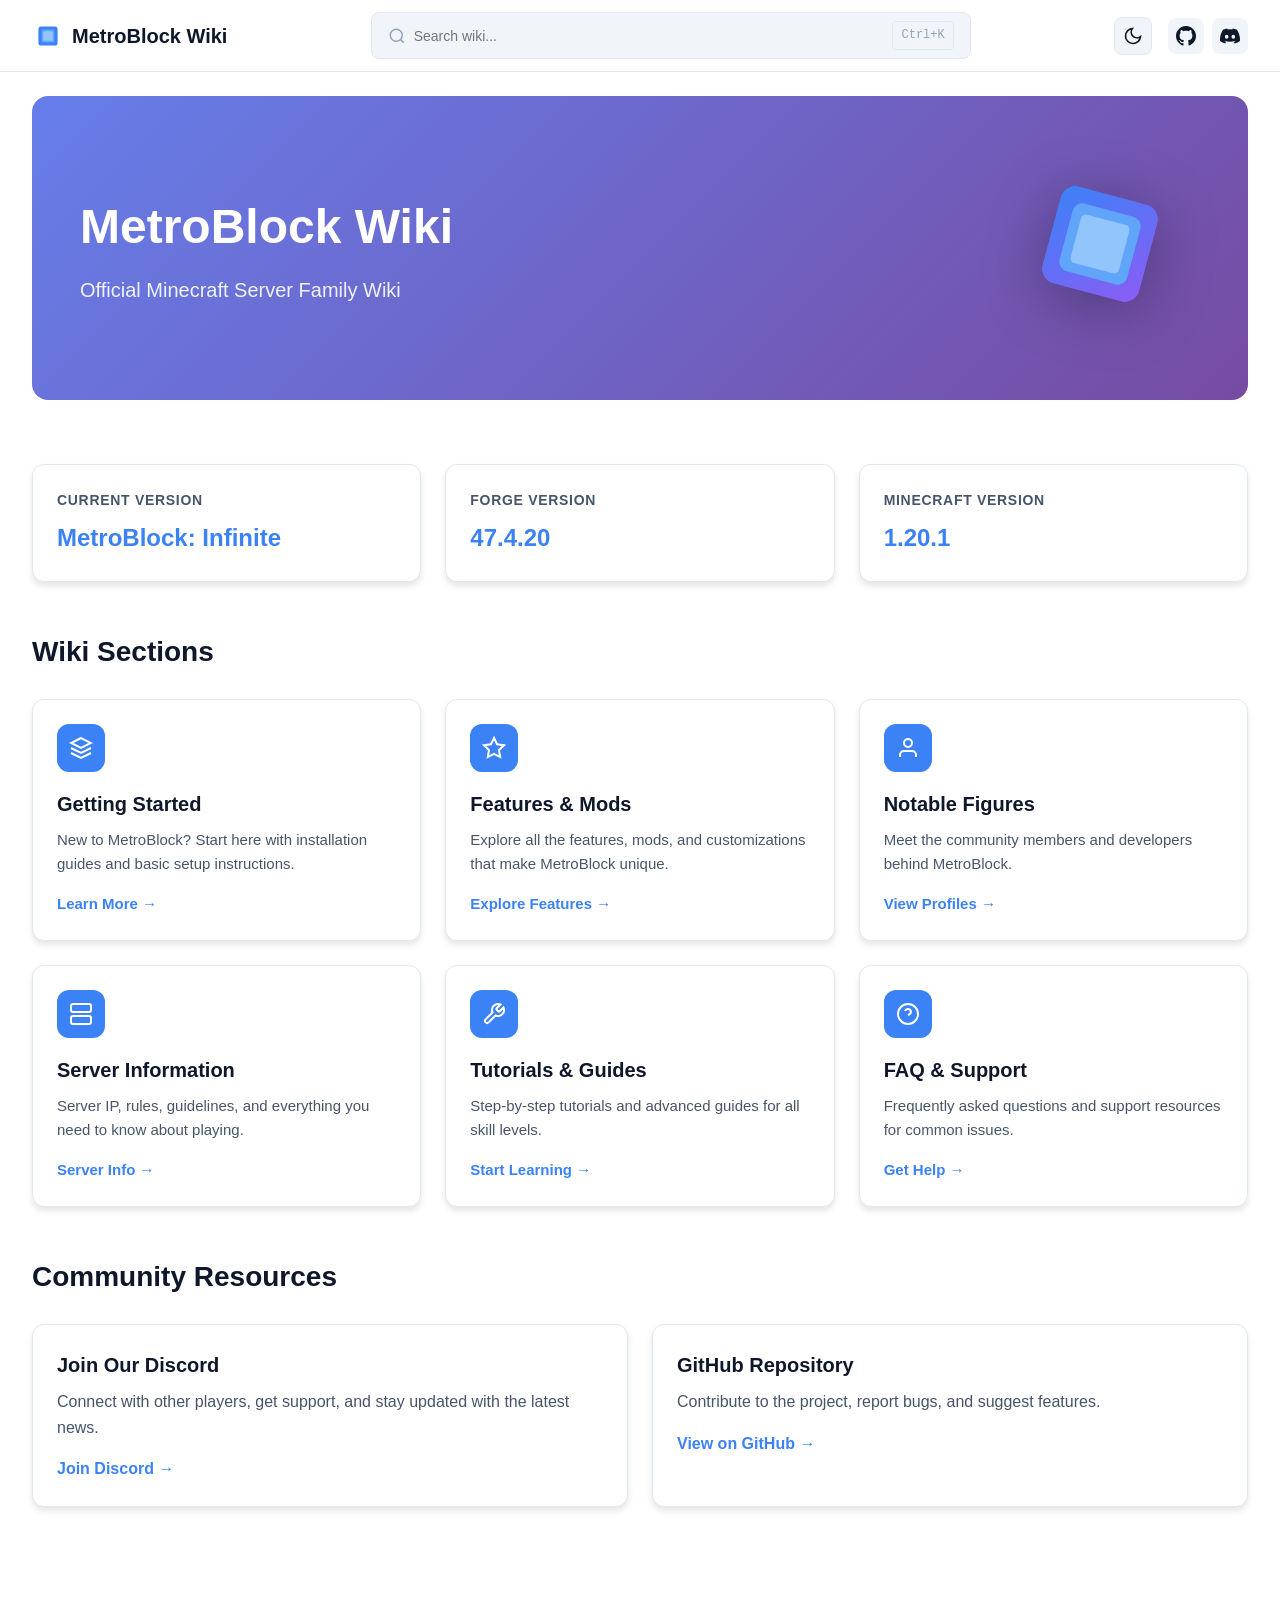
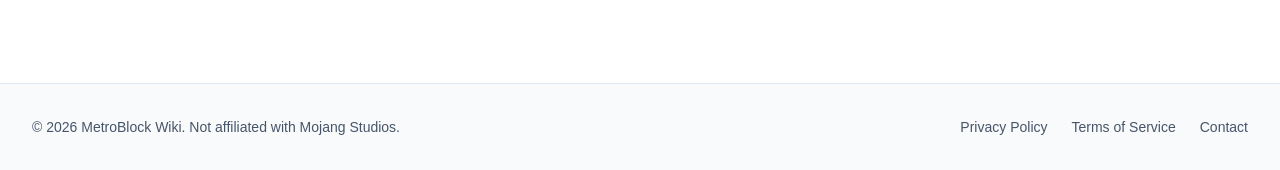
==== index.html @ 17433fdc "Add initial MetroBlock Wiki site files Add initial static site for MetroBlock Wiki: index.html plus " ====
<!DOCTYPE html>
<html lang="en" data-theme="system">
<head>
    <meta charset="UTF-8">
    <meta name="viewport" content="width=device-width, initial-scale=1.0">
    <title>MetroBlock Wiki - Official Minecraft Server Wiki</title>
    <link rel="stylesheet" href="assets/css/style.css">
    <link rel="icon" type="image/svg+xml" href="assets/images/favicon.svg">
</head>
<body>
    <nav class="navbar">
        <div class="nav-left">
            <div class="logo">
                <svg class="logo-icon" viewBox="0 0 100 100" xmlns="http://www.w3.org/2000/svg">
                    <rect x="20" y="20" width="60" height="60" rx="8" fill="#3b82f6"/>
                    <rect x="30" y="30" width="40" height="40" rx="4" fill="#60a5fa"/>
                    <rect x="35" y="35" width="30" height="30" rx="2" fill="#93c5fd"/>
                </svg>
                <span>MetroBlock Wiki</span>
            </div>
        </div>
        <div class="nav-center">
            <div class="search-container">
                <svg class="search-icon" viewBox="0 0 24 24" fill="none" stroke="currentColor" stroke-width="2">
                    <circle cx="11" cy="11" r="8"/>
                    <path d="m21 21-4.35-4.35"/>
                </svg>
                <input type="text" id="searchInput" placeholder="Search wiki..." class="search-input">
                <kbd class="search-shortcut">Ctrl+K</kbd>
            </div>
        </div>
        <div class="nav-right">
            <button class="theme-toggle" id="themeToggle" aria-label="Toggle theme">
                <svg class="sun-icon" viewBox="0 0 24 24" fill="none" stroke="currentColor" stroke-width="2">
                    <circle cx="12" cy="12" r="5"/>
                    <path d="M12 1v2M12 21v2M4.22 4.22l1.42 1.42M18.36 18.36l1.42 1.42M1 12h2M21 12h2M4.22 19.78l1.42-1.42M18.36 5.64l1.42-1.42"/>
                </svg>
                <svg class="moon-icon" viewBox="0 0 24 24" fill="none" stroke="currentColor" stroke-width="2">
                    <path d="M21 12.79A9 9 0 1 1 11.21 3 7 7 0 0 0 21 12.79z"/>
                </svg>
            </button>
            <div class="social-links">
                <a href="#" class="social-link" aria-label="GitHub">
                    <svg viewBox="0 0 24 24" fill="currentColor">
                        <path d="M12 0c-6.626 0-12 5.373-12 12 0 5.302 3.438 9.8 8.207 11.387.599.111.793-.261.793-.577v-2.234c-3.338.726-4.033-1.416-4.033-1.416-.546-1.387-1.333-1.756-1.333-1.756-1.089-.745.083-.729.083-.729 1.205.084 1.839 1.237 1.839 1.237 1.07 1.834 2.807 1.304 3.492.997.107-.775.418-1.305.762-1.604-2.665-.305-5.467-1.334-5.467-5.931 0-1.311.469-2.381 1.236-3.221-.124-.303-.535-1.524.117-3.176 0 0 1.008-.322 3.301 1.23.957-.266 1.983-.399 3.003-.404 1.02.005 2.047.138 3.006.404 2.291-1.552 3.297-1.23 3.297-1.23.653 1.653.242 2.874.118 3.176.77.84 1.235 1.911 1.235 3.221 0 4.609-2.807 5.624-5.479 5.921.43.372.823 1.102.823 2.222v3.293c0 .319.192.694.801.576 4.765-1.589 8.199-6.086 8.199-11.386 0-6.627-5.373-12-12-12z"/>
                    </svg>
                </a>
                <a href="#" class="social-link" aria-label="Discord">
                    <svg viewBox="0 0 24 24" fill="currentColor">
                        <path d="M20.317 4.37a19.791 19.791 0 0 0-4.885-1.515.074.074 0 0 0-.079.037c-.21.375-.444.864-.608 1.25a18.27 18.27 0 0 0-5.487 0 12.64 12.64 0 0 0-.617-1.25.077.077 0 0 0-.079-.037A19.736 19.736 0 0 0 3.677 4.37a.07.07 0 0 0-.032.027C.533 9.046-.32 13.58.099 18.057a.082.082 0 0 0 .031.057 19.9 19.9 0 0 0 5.993 3.03.078.078 0 0 0 .084-.028c.462-.63.874-1.295 1.226-1.994a.076.076 0 0 0-.041-.106 13.107 13.107 0 0 1-1.872-.892.077.077 0 0 1-.008-.128 10.2 10.2 0 0 0 .372-.292.074.074 0 0 1 .077-.01c3.928 1.793 8.18 1.793 12.062 0a.074.074 0 0 1 .078.01c.12.098.246.198.373.292a.077.077 0 0 1-.006.127 12.299 12.299 0 0 1-1.873.892.077.077 0 0 0-.041.107c.36.698.772 1.362 1.225 1.993a.076.076 0 0 0 .084.028 19.839 19.839 0 0 0 6.002-3.03.077.077 0 0 0 .032-.054c.5-5.177-.838-9.674-3.549-13.66a.061.061 0 0 0-.031-.03zM8.02 15.33c-1.183 0-2.157-1.085-2.157-2.419 0-1.333.956-2.419 2.157-2.419 1.21 0 2.176 1.096 2.157 2.42 0 1.333-.956 2.418-2.157 2.418zm7.975 0c-1.183 0-2.157-1.085-2.157-2.419 0-1.333.955-2.419 2.157-2.419 1.21 0 2.176 1.096 2.157 2.42 0 1.333-.946 2.418-2.157 2.418z"/>
                    </svg>
                </a>
            </div>
        </div>
    </nav>

    <main class="main-content">
        <div class="hero-section">
            <div class="hero-text">
                <h1>MetroBlock Wiki</h1>
                <p class="hero-subtitle">Official Minecraft Server Family Wiki</p>
            </div>
            <div class="hero-image">
                <div class="metroblock-logo">
                    <svg viewBox="0 0 200 200" xmlns="http://www.w3.org/2000/svg">
                        <defs>
                            <linearGradient id="logoGradient" x1="0%" y1="0%" x2="100%" y2="100%">
                                <stop offset="0%" style="stop-color:#3b82f6;stop-opacity:1" />
                                <stop offset="100%" style="stop-color:#8b5cf6;stop-opacity:1" />
                            </linearGradient>
                        </defs>
                        <rect x="50" y="50" width="100" height="100" rx="15" fill="url(#logoGradient)" transform="rotate(15 100 100)"/>
                        <rect x="65" y="65" width="70" height="70" rx="10" fill="#60a5fa" transform="rotate(15 100 100)"/>
                        <rect x="75" y="75" width="50" height="50" rx="5" fill="#93c5fd" transform="rotate(15 100 100)"/>
                    </svg>
                </div>
            </div>
        </div>

        <section class="version-info">
            <div class="info-cards">
                <div class="info-card">
                    <h3>Current Version</h3>
                    <p class="version-highlight">MetroBlock: Infinite</p>
                </div>
                <div class="info-card">
                    <h3>Forge Version</h3>
                    <p class="version-number">47.4.20</p>
                </div>
                <div class="info-card">
                    <h3>Minecraft Version</h3>
                    <p class="version-number">1.20.1</p>
                </div>
            </div>
        </section>

        <section class="content-section">
            <h2>Wiki Sections</h2>
            <div class="card-grid">
                <a href="pages/getting-started.html" class="content-card">
                    <div class="card-icon">
                        <svg viewBox="0 0 24 24" fill="none" stroke="currentColor" stroke-width="2">
                            <path d="M12 2L2 7l10 5 10-5-10-5zM2 17l10 5 10-5M2 12l10 5 10-5"/>
                        </svg>
                    </div>
                    <h3>Getting Started</h3>
                    <p>New to MetroBlock? Start here with installation guides and basic setup instructions.</p>
                    <span class="card-link">Learn More →</span>
                </a>

                <a href="pages/features.html" class="content-card">
                    <div class="card-icon">
                        <svg viewBox="0 0 24 24" fill="none" stroke="currentColor" stroke-width="2">
                            <polygon points="12 2 15.09 8.26 22 9.27 17 14.14 18.18 21.02 12 17.77 5.82 21.02 7 14.14 2 9.27 8.91 8.26 12 2"/>
                        </svg>
                    </div>
                    <h3>Features & Mods</h3>
                    <p>Explore all the features, mods, and customizations that make MetroBlock unique.</p>
                    <span class="card-link">Explore Features →</span>
                </a>

                <a href="pages/notable-figures.html" class="content-card">
                    <div class="card-icon">
                        <svg viewBox="0 0 24 24" fill="none" stroke="currentColor" stroke-width="2">
                            <path d="M20 21v-2a4 4 0 0 0-4-4H8a4 4 0 0 0-4 4v2"/>
                            <circle cx="12" cy="7" r="4"/>
                        </svg>
                    </div>
                    <h3>Notable Figures</h3>
                    <p>Meet the community members and developers behind MetroBlock.</p>
                    <span class="card-link">View Profiles →</span>
                </a>

                <a href="pages/server-info.html" class="content-card">
                    <div class="card-icon">
                        <svg viewBox="0 0 24 24" fill="none" stroke="currentColor" stroke-width="2">
                            <rect x="2" y="2" width="20" height="8" rx="2" ry="2"/>
                            <rect x="2" y="14" width="20" height="8" rx="2" ry="2"/>
                            <line x1="6" y1="6" x2="6.01" y2="6"/>
                            <line x1="6" y1="18" x2="6.01" y2="18"/>
                        </svg>
                    </div>
                    <h3>Server Information</h3>
                    <p>Server IP, rules, guidelines, and everything you need to know about playing.</p>
                    <span class="card-link">Server Info →</span>
                </a>

                <a href="pages/tutorials.html" class="content-card">
                    <div class="card-icon">
                        <svg viewBox="0 0 24 24" fill="none" stroke="currentColor" stroke-width="2">
                            <path d="M14.7 6.3a1 1 0 0 0 0 1.4l1.6 1.6a1 1 0 0 0 1.4 0l3.77-3.77a6 6 0 0 1-7.94 7.94l-6.91 6.91a2.12 2.12 0 0 1-3-3l6.91-6.91a6 6 0 0 1 7.94-7.94l-3.76 3.76z"/>
                        </svg>
                    </div>
                    <h3>Tutorials & Guides</h3>
                    <p>Step-by-step tutorials and advanced guides for all skill levels.</p>
                    <span class="card-link">Start Learning →</span>
                </a>

                <a href="pages/faq.html" class="content-card">
                    <div class="card-icon">
                        <svg viewBox="0 0 24 24" fill="none" stroke="currentColor" stroke-width="2">
                            <circle cx="12" cy="12" r="10"/>
                            <path d="M9.09 9a3 3 0 0 1 5.83 1c0 2-3 3-3 3"/>
                            <line x1="12" y1="17" x2="12.01" y2="17"/>
                        </svg>
                    </div>
                    <h3>FAQ & Support</h3>
                    <p>Frequently asked questions and support resources for common issues.</p>
                    <span class="card-link">Get Help →</span>
                </a>
            </div>
        </section>

        <section class="community-section">
            <h2>Community Resources</h2>
            <div class="resource-grid">
                <div class="resource-card">
                    <h3>Join Our Discord</h3>
                    <p>Connect with other players, get support, and stay updated with the latest news.</p>
                    <a href="#" class="resource-link">Join Discord →</a>
                </div>
                <div class="resource-card">
                    <h3>GitHub Repository</h3>
                    <p>Contribute to the project, report bugs, and suggest features.</p>
                    <a href="#" class="resource-link">View on GitHub →</a>
                </div>
            </div>
        </section>
    </main>

    <footer class="footer">
        <div class="footer-content">
            <p>&copy; 2026 MetroBlock Wiki. Not affiliated with Mojang Studios.</p>
            <div class="footer-links">
                <a href="#">Privacy Policy</a>
                <a href="#">Terms of Service</a>
                <a href="#">Contact</a>
            </div>
        </div>
    </footer>

    <div class="search-modal" id="searchModal">
        <div class="search-modal-content">
            <div class="search-modal-header">
                <svg class="search-icon" viewBox="0 0 24 24" fill="none" stroke="currentColor" stroke-width="2">
                    <circle cx="11" cy="11" r="8"/>
                    <path d="m21 21-4.35-4.35"/>
                </svg>
                <input type="text" id="modalSearchInput" placeholder="Search the wiki..." class="modal-search-input">
                <button class="close-modal" id="closeModal" aria-label="Close search">
                    <svg viewBox="0 0 24 24" fill="none" stroke="currentColor" stroke-width="2">
                        <line x1="18" y1="6" x2="6" y2="18"/>
                        <line x1="6" y1="6" x2="18" y2="18"/>
                    </svg>
                </button>
            </div>
            <div class="search-results" id="searchResults">
                <div class="search-hint">Type to search wiki pages...</div>
            </div>
        </div>
    </div>

    <script src="assets/js/main.js"></script>
</body>
</html>
---- assets/css/style.css ----
:root {
    --bg-primary: #ffffff;
    --bg-secondary: #f8fafc;
    --bg-tertiary: #f1f5f9;
    --text-primary: #0f172a;
    --text-secondary: #475569;
    --text-muted: #94a3b8;
    --border-color: #e2e8f0;
    --accent-color: #3b82f6;
    --accent-hover: #2563eb;
    --card-bg: #ffffff;
    --card-border: #e2e8f0;
    --card-shadow: rgba(0, 0, 0, 0.1);
    --navbar-bg: rgba(255, 255, 255, 0.8);
    --search-bg: #f1f5f9;
    --search-border: #e2e8f0;
    --hero-gradient: linear-gradient(135deg, #667eea 0%, #764ba2 100%);
}

[data-theme="dark"] {
    --bg-primary: #0f172a;
    --bg-secondary: #1e293b;
    --bg-tertiary: #334155;
    --text-primary: #f8fafc;
    --text-secondary: #cbd5e1;
    --text-muted: #64748b;
    --border-color: #334155;
    --accent-color: #60a5fa;
    --accent-hover: #3b82f6;
    --card-bg: #1e293b;
    --card-border: #334155;
    --card-shadow: rgba(0, 0, 0, 0.3);
    --navbar-bg: rgba(15, 23, 42, 0.8);
    --search-bg: #1e293b;
    --search-border: #334155;
    --hero-gradient: linear-gradient(135deg, #4c1d95 0%, #581c87 100%);
}

* {
    margin: 0;
    padding: 0;
    box-sizing: border-box;
}

body {
    font-family: -apple-system, BlinkMacSystemFont, 'Segoe UI', Roboto, 'Helvetica Neue', Arial, sans-serif;
    background-color: var(--bg-primary);
    color: var(--text-primary);
    line-height: 1.6;
    transition: background-color 0.3s ease, color 0.3s ease;
}

.navbar {
    position: fixed;
    top: 0;
    left: 0;
    right: 0;
    display: flex;
    justify-content: space-between;
    align-items: center;
    padding: 0.75rem 2rem;
    background: var(--navbar-bg);
    backdrop-filter: blur(10px);
    border-bottom: 1px solid var(--border-color);
    z-index: 1000;
    transition: all 0.3s ease;
}

.nav-left,
.nav-right {
    display: flex;
    align-items: center;
    gap: 1rem;
}

.logo {
    display: flex;
    align-items: center;
    gap: 0.5rem;
    font-size: 1.25rem;
    font-weight: 600;
    color: var(--text-primary);
}

.logo-icon {
    width: 32px;
    height: 32px;
}

.nav-center {
    flex: 1;
    max-width: 600px;
    margin: 0 2rem;
}

.search-container {
    position: relative;
    display: flex;
    align-items: center;
    background: var(--search-bg);
    border: 1px solid var(--search-border);
    border-radius: 8px;
    padding: 0.5rem 1rem;
    cursor: pointer;
    transition: all 0.2s ease;
}

.search-container:hover,
.search-container:focus-within {
    border-color: var(--accent-color);
    background: var(--bg-primary);
}

.search-icon {
    width: 18px;
    height: 18px;
    color: var(--text-muted);
    margin-right: 0.5rem;
}

.search-input {
    flex: 1;
    border: none;
    background: transparent;
    color: var(--text-primary);
    font-size: 0.875rem;
    outline: none;
}

.search-shortcut {
    font-size: 0.75rem;
    color: var(--text-muted);
    background: var(--bg-tertiary);
    padding: 0.25rem 0.5rem;
    border-radius: 4px;
    border: 1px solid var(--border-color);
}

.theme-toggle {
    background: var(--search-bg);
    border: 1px solid var(--border-color);
    border-radius: 8px;
    padding: 0.5rem;
    cursor: pointer;
    display: flex;
    align-items: center;
    justify-content: center;
    transition: all 0.2s ease;
    color: var(--text-primary);
}

.theme-toggle:hover {
    background: var(--bg-tertiary);
}

.theme-toggle svg {
    width: 20px;
    height: 20px;
}

.sun-icon {
    display: none;
}

.moon-icon {
    display: block;
}

[data-theme="dark"] .sun-icon {
    display: block;
}

[data-theme="dark"] .moon-icon {
    display: none;
}

.social-links {
    display: flex;
    gap: 0.5rem;
}

.social-link {
    display: flex;
    align-items: center;
    justify-content: center;
    width: 36px;
    height: 36px;
    border-radius: 8px;
    background: var(--search-bg);
    color: var(--text-primary);
    transition: all 0.2s ease;
}

.social-link:hover {
    background: var(--accent-color);
    color: white;
    transform: translateY(-2px);
}

.social-link svg {
    width: 20px;
    height: 20px;
}

.main-content {
    padding: 6rem 2rem 4rem;
    max-width: 1400px;
    margin: 0 auto;
}

.hero-section {
    display: flex;
    justify-content: space-between;
    align-items: center;
    margin-bottom: 4rem;
    padding: 3rem;
    background: var(--hero-gradient);
    border-radius: 16px;
    color: white;
}

.hero-text h1 {
    font-size: 3rem;
    font-weight: 700;
    margin-bottom: 0.5rem;
}

.hero-subtitle {
    font-size: 1.25rem;
    opacity: 0.9;
}

.hero-image {
    flex-shrink: 0;
}

.metroblock-logo svg {
    width: 200px;
    height: 200px;
    filter: drop-shadow(0 10px 30px rgba(0, 0, 0, 0.3));
}

.version-info {
    margin-bottom: 3rem;
}

.info-cards {
    display: grid;
    grid-template-columns: repeat(auto-fit, minmax(250px, 1fr));
    gap: 1.5rem;
}

.info-card {
    background: var(--card-bg);
    border: 1px solid var(--card-border);
    border-radius: 12px;
    padding: 1.5rem;
    box-shadow: 0 4px 6px var(--card-shadow);
    transition: all 0.3s ease;
}

.info-card:hover {
    transform: translateY(-4px);
    box-shadow: 0 8px 12px var(--card-shadow);
}

.info-card h3 {
    font-size: 0.875rem;
    color: var(--text-secondary);
    margin-bottom: 0.5rem;
    text-transform: uppercase;
    letter-spacing: 0.05em;
}

.version-highlight,
.version-number {
    font-size: 1.5rem;
    font-weight: 600;
    color: var(--accent-color);
}

.content-section {
    margin-bottom: 3rem;
}

.content-section h2 {
    font-size: 1.75rem;
    margin-bottom: 1.5rem;
    color: var(--text-primary);
}

.card-grid {
    display: grid;
    grid-template-columns: repeat(auto-fit, minmax(320px, 1fr));
    gap: 1.5rem;
}

.content-card {
    display: flex;
    flex-direction: column;
    background: var(--card-bg);
    border: 1px solid var(--card-border);
    border-radius: 12px;
    padding: 1.5rem;
    text-decoration: none;
    color: var(--text-primary);
    box-shadow: 0 4px 6px var(--card-shadow);
    transition: all 0.3s ease;
}

.content-card:hover {
    transform: translateY(-4px);
    box-shadow: 0 8px 12px var(--card-shadow);
    border-color: var(--accent-color);
}

.card-icon {
    width: 48px;
    height: 48px;
    background: var(--accent-color);
    border-radius: 12px;
    display: flex;
    align-items: center;
    justify-content: center;
    margin-bottom: 1rem;
}

.card-icon svg {
    width: 24px;
    height: 24px;
    color: white;
}

.content-card h3 {
    font-size: 1.25rem;
    margin-bottom: 0.5rem;
}

.content-card p {
    color: var(--text-secondary);
    font-size: 0.9375rem;
    line-height: 1.6;
    margin-bottom: 1rem;
}

.card-link {
    margin-top: auto;
    color: var(--accent-color);
    font-weight: 600;
    font-size: 0.9375rem;
}

.community-section {
    margin-bottom: 3rem;
}

.community-section h2 {
    font-size: 1.75rem;
    margin-bottom: 1.5rem;
}

.resource-grid {
    display: grid;
    grid-template-columns: repeat(auto-fit, minmax(300px, 1fr));
    gap: 1.5rem;
}

.resource-card {
    background: var(--card-bg);
    border: 1px solid var(--card-border);
    border-radius: 12px;
    padding: 1.5rem;
    box-shadow: 0 4px 6px var(--card-shadow);
}

.resource-card h3 {
    font-size: 1.25rem;
    margin-bottom: 0.5rem;
    color: var(--text-primary);
}

.resource-card p {
    color: var(--text-secondary);
    margin-bottom: 1rem;
}

.resource-link {
    color: var(--accent-color);
    text-decoration: none;
    font-weight: 600;
}

.resource-link:hover {
    color: var(--accent-hover);
}

.footer {
    background: var(--bg-secondary);
    border-top: 1px solid var(--border-color);
    padding: 2rem;
    margin-top: 4rem;
}

.footer-content {
    max-width: 1400px;
    margin: 0 auto;
    display: flex;
    justify-content: space-between;
    align-items: center;
}

.footer-content p {
    color: var(--text-secondary);
    font-size: 0.875rem;
}

.footer-links {
    display: flex;
    gap: 1.5rem;
}

.footer-links a {
    color: var(--text-secondary);
    text-decoration: none;
    font-size: 0.875rem;
}

.footer-links a:hover {
    color: var(--accent-color);
}

.search-modal {
    display: none;
    position: fixed;
    top: 0;
    left: 0;
    right: 0;
    bottom: 0;
    background: rgba(0, 0, 0, 0.5);
    backdrop-filter: blur(4px);
    z-index: 2000;
    align-items: flex-start;
    justify-content: center;
    padding-top: 100px;
}

.search-modal.active {
    display: flex;
}

.search-modal-content {
    background: var(--bg-primary);
    border-radius: 12px;
    width: 90%;
    max-width: 700px;
    max-height: 500px;
    box-shadow: 0 20px 60px rgba(0, 0, 0, 0.3);
}

.search-modal-header {
    display: flex;
    align-items: center;
    padding: 1rem 1.5rem;
    border-bottom: 1px solid var(--border-color);
}

.modal-search-input {
    flex: 1;
    border: none;
    background: transparent;
    color: var(--text-primary);
    font-size: 1rem;
    outline: none;
    padding: 0.5rem;
}

.close-modal {
    background: var(--search-bg);
    border: 1px solid var(--border-color);
    border-radius: 8px;
    padding: 0.5rem;
    cursor: pointer;
    color: var(--text-primary);
    transition: all 0.2s ease;
}

.close-modal:hover {
    background: var(--bg-tertiary);
}

.close-modal svg {
    width: 20px;
    height: 20px;
}

.search-results {
    padding: 1rem;
    max-height: 400px;
    overflow-y: auto;
}

.search-hint {
    color: var(--text-muted);
    text-align: center;
    padding: 2rem;
}

.search-result-item {
    display: block;
    padding: 1rem;
    border-radius: 8px;
    text-decoration: none;
    color: var(--text-primary);
    margin-bottom: 0.5rem;
    background: var(--bg-secondary);
    transition: all 0.2s ease;
}

.search-result-item:hover {
    background: var(--accent-color);
    color: white;
}

.search-result-item h4 {
    font-size: 1rem;
    margin-bottom: 0.25rem;
}

.search-result-item p {
    font-size: 0.875rem;
    color: var(--text-muted);
}

.search-result-item:hover p {
    color: rgba(255, 255, 255, 0.8);
}

@media (max-width: 768px) {
    .navbar {
        padding: 0.75rem 1rem;
    }

    .nav-center {
        margin: 0 1rem;
    }

    .hero-section {
        flex-direction: column;
        text-align: center;
        padding: 2rem;
    }

    .hero-text h1 {
        font-size: 2rem;
    }

    .card-grid {
        grid-template-columns: 1fr;
    }

    .footer-content {
        flex-direction: column;
        gap: 1rem;
        text-align: center;
    }
}
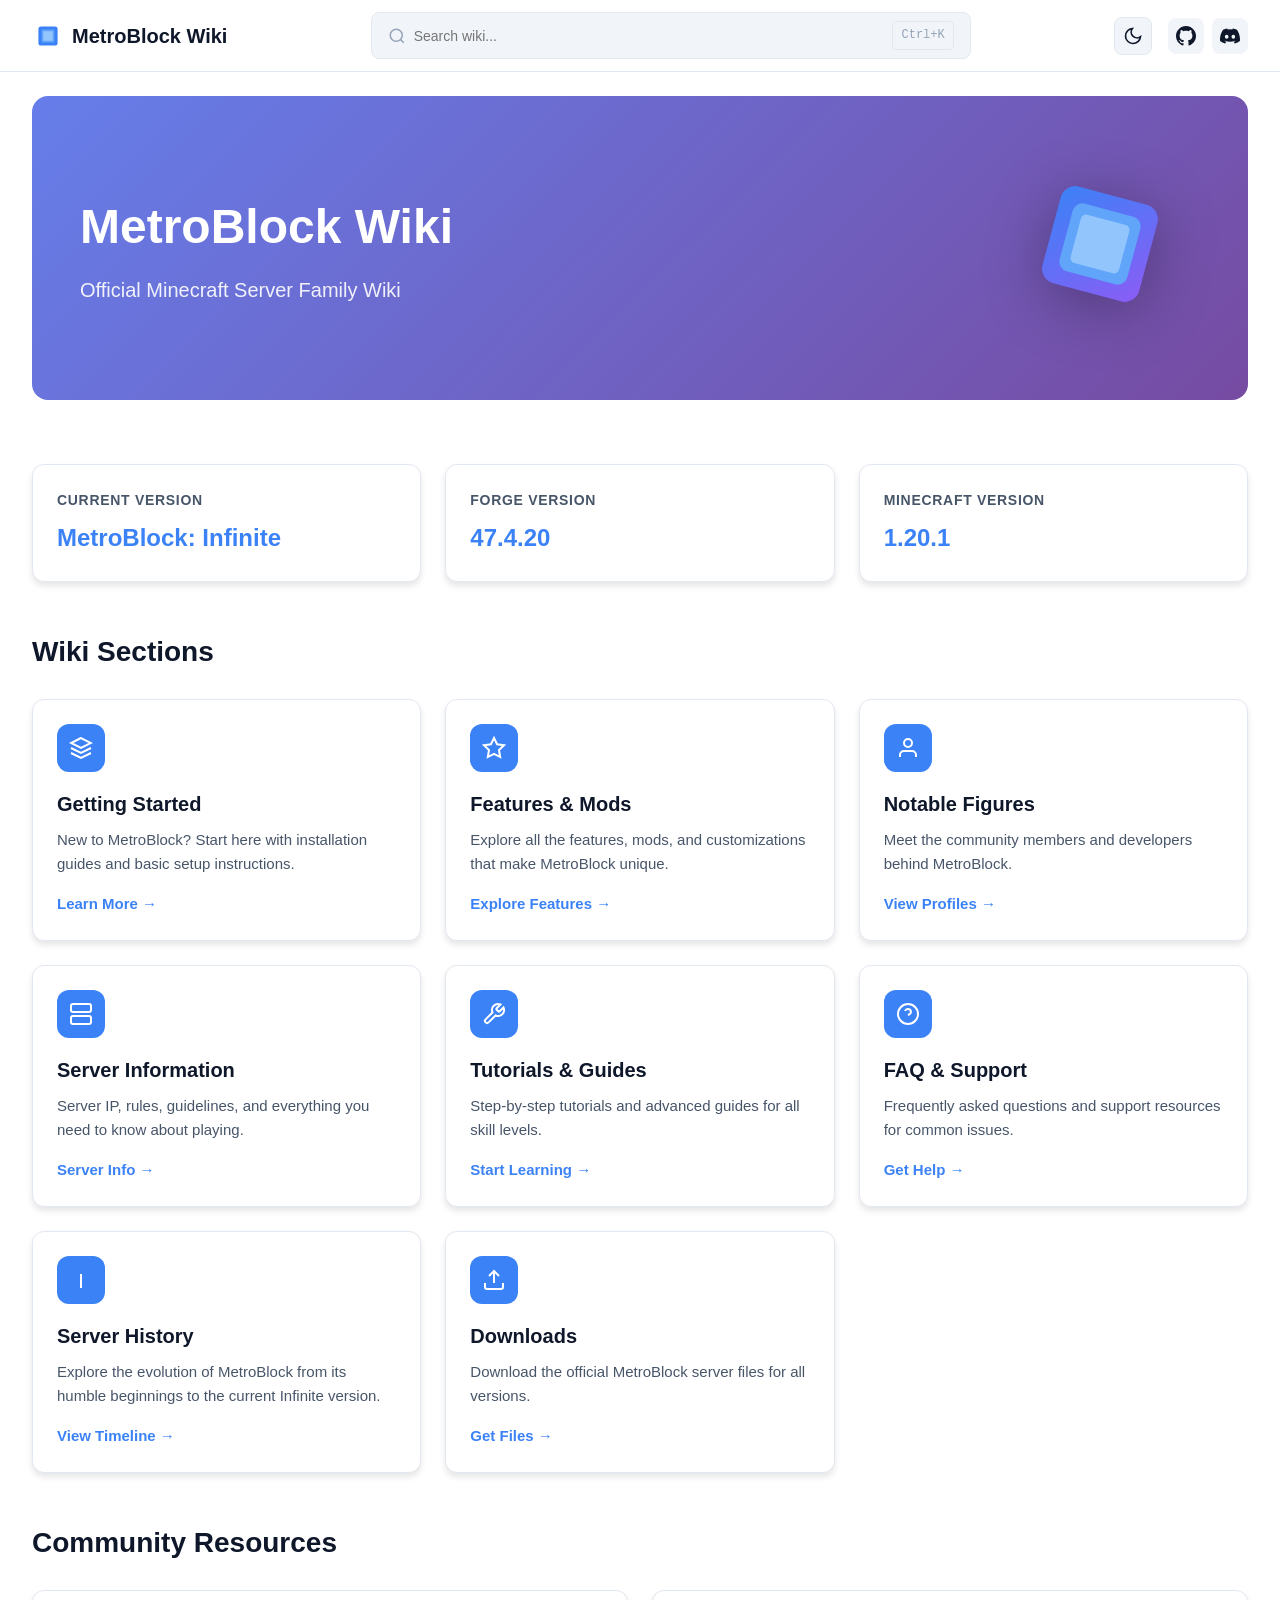
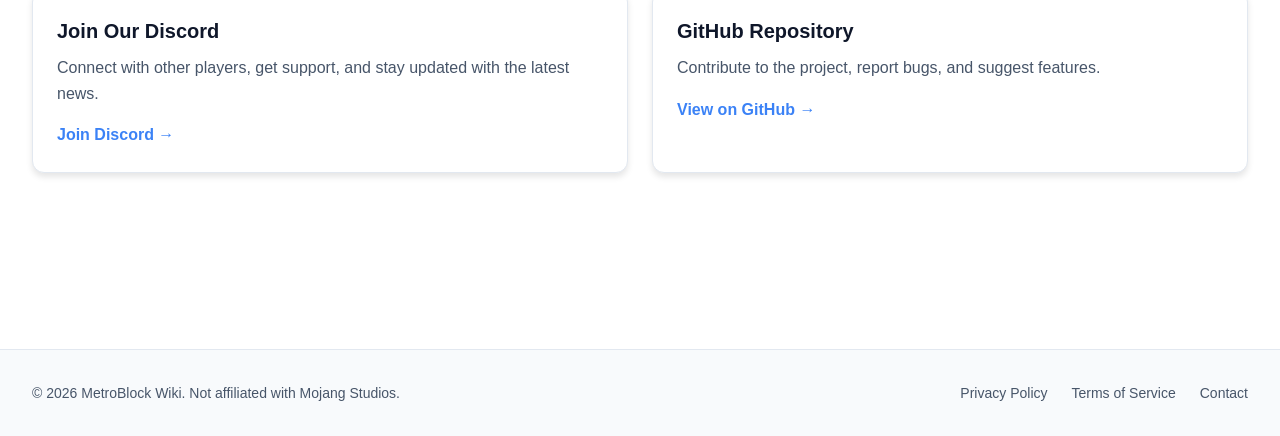
==== commit b6964ee3: "Add downloads, notable figures & history pages Add three new wiki pages (downloads, notable-figures," ====
--- a/index.html
+++ b/index.html
@@ -20,13 +20,13 @@
             </div>
         </div>
         <div class="nav-center">
-            <div class="search-container">
+            <div class="search-container" id="searchContainer">
                 <svg class="search-icon" viewBox="0 0 24 24" fill="none" stroke="currentColor" stroke-width="2">
                     <circle cx="11" cy="11" r="8"/>
                     <path d="m21 21-4.35-4.35"/>
                 </svg>
                 <input type="text" id="searchInput" placeholder="Search wiki..." class="search-input">
-                <kbd class="search-shortcut">Ctrl+K</kbd>
+                <kbd class="search-shortcut" id="searchShortcut">Ctrl+K</kbd>
             </div>
         </div>
         <div class="nav-right">
@@ -95,81 +95,105 @@
         </section>
 
         <section class="content-section">
-            <h2>Wiki Sections</h2>
-            <div class="card-grid">
-                <a href="pages/getting-started.html" class="content-card">
-                    <div class="card-icon">
-                        <svg viewBox="0 0 24 24" fill="none" stroke="currentColor" stroke-width="2">
-                            <path d="M12 2L2 7l10 5 10-5-10-5zM2 17l10 5 10-5M2 12l10 5 10-5"/>
-                        </svg>
-                    </div>
-                    <h3>Getting Started</h3>
-                    <p>New to MetroBlock? Start here with installation guides and basic setup instructions.</p>
-                    <span class="card-link">Learn More →</span>
-                </a>
-
-                <a href="pages/features.html" class="content-card">
-                    <div class="card-icon">
-                        <svg viewBox="0 0 24 24" fill="none" stroke="currentColor" stroke-width="2">
-                            <polygon points="12 2 15.09 8.26 22 9.27 17 14.14 18.18 21.02 12 17.77 5.82 21.02 7 14.14 2 9.27 8.91 8.26 12 2"/>
-                        </svg>
-                    </div>
-                    <h3>Features & Mods</h3>
-                    <p>Explore all the features, mods, and customizations that make MetroBlock unique.</p>
-                    <span class="card-link">Explore Features →</span>
-                </a>
-
-                <a href="pages/notable-figures.html" class="content-card">
-                    <div class="card-icon">
-                        <svg viewBox="0 0 24 24" fill="none" stroke="currentColor" stroke-width="2">
-                            <path d="M20 21v-2a4 4 0 0 0-4-4H8a4 4 0 0 0-4 4v2"/>
-                            <circle cx="12" cy="7" r="4"/>
-                        </svg>
-                    </div>
-                    <h3>Notable Figures</h3>
-                    <p>Meet the community members and developers behind MetroBlock.</p>
-                    <span class="card-link">View Profiles →</span>
-                </a>
-
-                <a href="pages/server-info.html" class="content-card">
-                    <div class="card-icon">
-                        <svg viewBox="0 0 24 24" fill="none" stroke="currentColor" stroke-width="2">
-                            <rect x="2" y="2" width="20" height="8" rx="2" ry="2"/>
-                            <rect x="2" y="14" width="20" height="8" rx="2" ry="2"/>
-                            <line x1="6" y1="6" x2="6.01" y2="6"/>
-                            <line x1="6" y1="18" x2="6.01" y2="18"/>
-                        </svg>
-                    </div>
-                    <h3>Server Information</h3>
-                    <p>Server IP, rules, guidelines, and everything you need to know about playing.</p>
-                    <span class="card-link">Server Info →</span>
-                </a>
-
-                <a href="pages/tutorials.html" class="content-card">
-                    <div class="card-icon">
-                        <svg viewBox="0 0 24 24" fill="none" stroke="currentColor" stroke-width="2">
-                            <path d="M14.7 6.3a1 1 0 0 0 0 1.4l1.6 1.6a1 1 0 0 0 1.4 0l3.77-3.77a6 6 0 0 1-7.94 7.94l-6.91 6.91a2.12 2.12 0 0 1-3-3l6.91-6.91a6 6 0 0 1 7.94-7.94l-3.76 3.76z"/>
-                        </svg>
-                    </div>
-                    <h3>Tutorials & Guides</h3>
-                    <p>Step-by-step tutorials and advanced guides for all skill levels.</p>
-                    <span class="card-link">Start Learning →</span>
-                </a>
-
-                <a href="pages/faq.html" class="content-card">
-                    <div class="card-icon">
-                        <svg viewBox="0 0 24 24" fill="none" stroke="currentColor" stroke-width="2">
-                            <circle cx="12" cy="12" r="10"/>
-                            <path d="M9.09 9a3 3 0 0 1 5.83 1c0 2-3 3-3 3"/>
-                            <line x1="12" y1="17" x2="12.01" y2="17"/>
-                        </svg>
-                    </div>
-                    <h3>FAQ & Support</h3>
-                    <p>Frequently asked questions and support resources for common issues.</p>
-                    <span class="card-link">Get Help →</span>
-                </a>
-            </div>
-        </section>
+    <h2>Wiki Sections</h2>
+    <div class="card-grid">
+        <a href="pages/getting-started.html" class="content-card">
+            <div class="card-icon">
+                <svg viewBox="0 0 24 24" fill="none" stroke="currentColor" stroke-width="2">
+                    <path d="M12 2L2 7l10 5 10-5-10-5zM2 17l10 5 10-5M2 12l10 5 10-5"/>
+                </svg>
+            </div>
+            <h3>Getting Started</h3>
+            <p>New to MetroBlock? Start here with installation guides and basic setup instructions.</p>
+            <span class="card-link">Learn More →</span>
+        </a>
+
+        <a href="pages/features.html" class="content-card">
+            <div class="card-icon">
+                <svg viewBox="0 0 24 24" fill="none" stroke="currentColor" stroke-width="2">
+                    <polygon points="12 2 15.09 8.26 22 9.27 17 14.14 18.18 21.02 12 17.77 5.82 21.02 7 14.14 2 9.27 8.91 8.26 12 2"/>
+                </svg>
+            </div>
+            <h3>Features & Mods</h3>
+            <p>Explore all the features, mods, and customizations that make MetroBlock unique.</p>
+            <span class="card-link">Explore Features →</span>
+        </a>
+
+        <a href="pages/notable-figures.html" class="content-card">
+            <div class="card-icon">
+                <svg viewBox="0 0 24 24" fill="none" stroke="currentColor" stroke-width="2">
+                    <path d="M20 21v-2a4 4 0 0 0-4-4H8a4 4 0 0 0-4 4v2"/>
+                    <circle cx="12" cy="7" r="4"/>
+                </svg>
+            </div>
+            <h3>Notable Figures</h3>
+            <p>Meet the community members and developers behind MetroBlock.</p>
+            <span class="card-link">View Profiles →</span>
+        </a>
+
+        <a href="pages/server-info.html" class="content-card">
+            <div class="card-icon">
+                <svg viewBox="0 0 24 24" fill="none" stroke="currentColor" stroke-width="2">
+                    <rect x="2" y="2" width="20" height="8" rx="2" ry="2"/>
+                    <rect x="2" y="14" width="20" height="8" rx="2" ry="2"/>
+                    <line x1="6" y1="6" x2="6.01" y2="6"/>
+                    <line x1="6" y1="18" x2="6.01" y2="18"/>
+                </svg>
+            </div>
+            <h3>Server Information</h3>
+            <p>Server IP, rules, guidelines, and everything you need to know about playing.</p>
+            <span class="card-link">Server Info →</span>
+        </a>
+
+        <a href="pages/tutorials.html" class="content-card">
+            <div class="card-icon">
+                <svg viewBox="0 0 24 24" fill="none" stroke="currentColor" stroke-width="2">
+                    <path d="M14.7 6.3a1 1 0 0 0 0 1.4l1.6 1.6a1 1 0 0 0 1.4 0l3.77-3.77a6 6 0 0 1-7.94 7.94l-6.91 6.91a2.12 2.12 0 0 1-3-3l6.91-6.91a6 6 0 0 1 7.94-7.94l-3.76 3.76z"/>
+                </svg>
+            </div>
+            <h3>Tutorials & Guides</h3>
+            <p>Step-by-step tutorials and advanced guides for all skill levels.</p>
+            <span class="card-link">Start Learning →</span>
+        </a>
+
+        <a href="pages/faq.html" class="content-card">
+            <div class="card-icon">
+                <svg viewBox="0 0 24 24" fill="none" stroke="currentColor" stroke-width="2">
+                    <circle cx="12" cy="12" r="10"/>
+                    <path d="M9.09 9a3 3 0 0 1 5.83 1c0 2-3 3-3 3"/>
+                    <line x1="12" y1="17" x2="12.01" y2="17"/>
+                </svg>
+            </div>
+            <h3>FAQ & Support</h3>
+            <p>Frequently asked questions and support resources for common issues.</p>
+            <span class="card-link">Get Help →</span>
+        </a>
+
+        <a href="pages/server-history.html" class="content-card">
+            <div class="card-icon">
+                <svg viewBox="0 0 24 24" fill="none" stroke="currentColor" stroke-width="2">
+                    <path d="M12 8v8m0-8V6m0 14v-2m0 0V8m0 12v-2m0 0V8"/>
+                </svg>
+            </div>
+            <h3>Server History</h3>
+            <p>Explore the evolution of MetroBlock from its humble beginnings to the current Infinite version.</p>
+            <span class="card-link">View Timeline →</span>
+        </a>
+
+        <a href="pages/downloads.html" class="content-card">
+            <div class="card-icon">
+                <svg viewBox="0 0 24 24" fill="none" stroke="currentColor" stroke-width="2">
+                    <path d="M21 15v4a2 2 0 0 1-2 2H5a2 2 0 0 1-2-2v-4"/>
+                    <polyline points="17 8 12 3 7 8"/>
+                    <line x1="12" y1="3" x2="12" y2="15"/>
+                </svg>
+            </div>
+            <h3>Downloads</h3>
+            <p>Download the official MetroBlock server files for all versions.</p>
+            <span class="card-link">Get Files →</span>
+        </a>
+    </div>
+</section>
 
         <section class="community-section">
             <h2>Community Resources</h2>
--- a/assets/css/style.css
+++ b/assets/css/style.css
@@ -134,6 +134,15 @@
     padding: 0.25rem 0.5rem;
     border-radius: 4px;
     border: 1px solid var(--border-color);
+    cursor: pointer;
+    transition: all 0.2s ease;
+}
+
+.search-shortcut:hover {
+    background: var(--accent-color);
+    color: white;
+    border-color: var(--accent-color);
+    transform: translateY(-1px);
 }
 
 .theme-toggle {
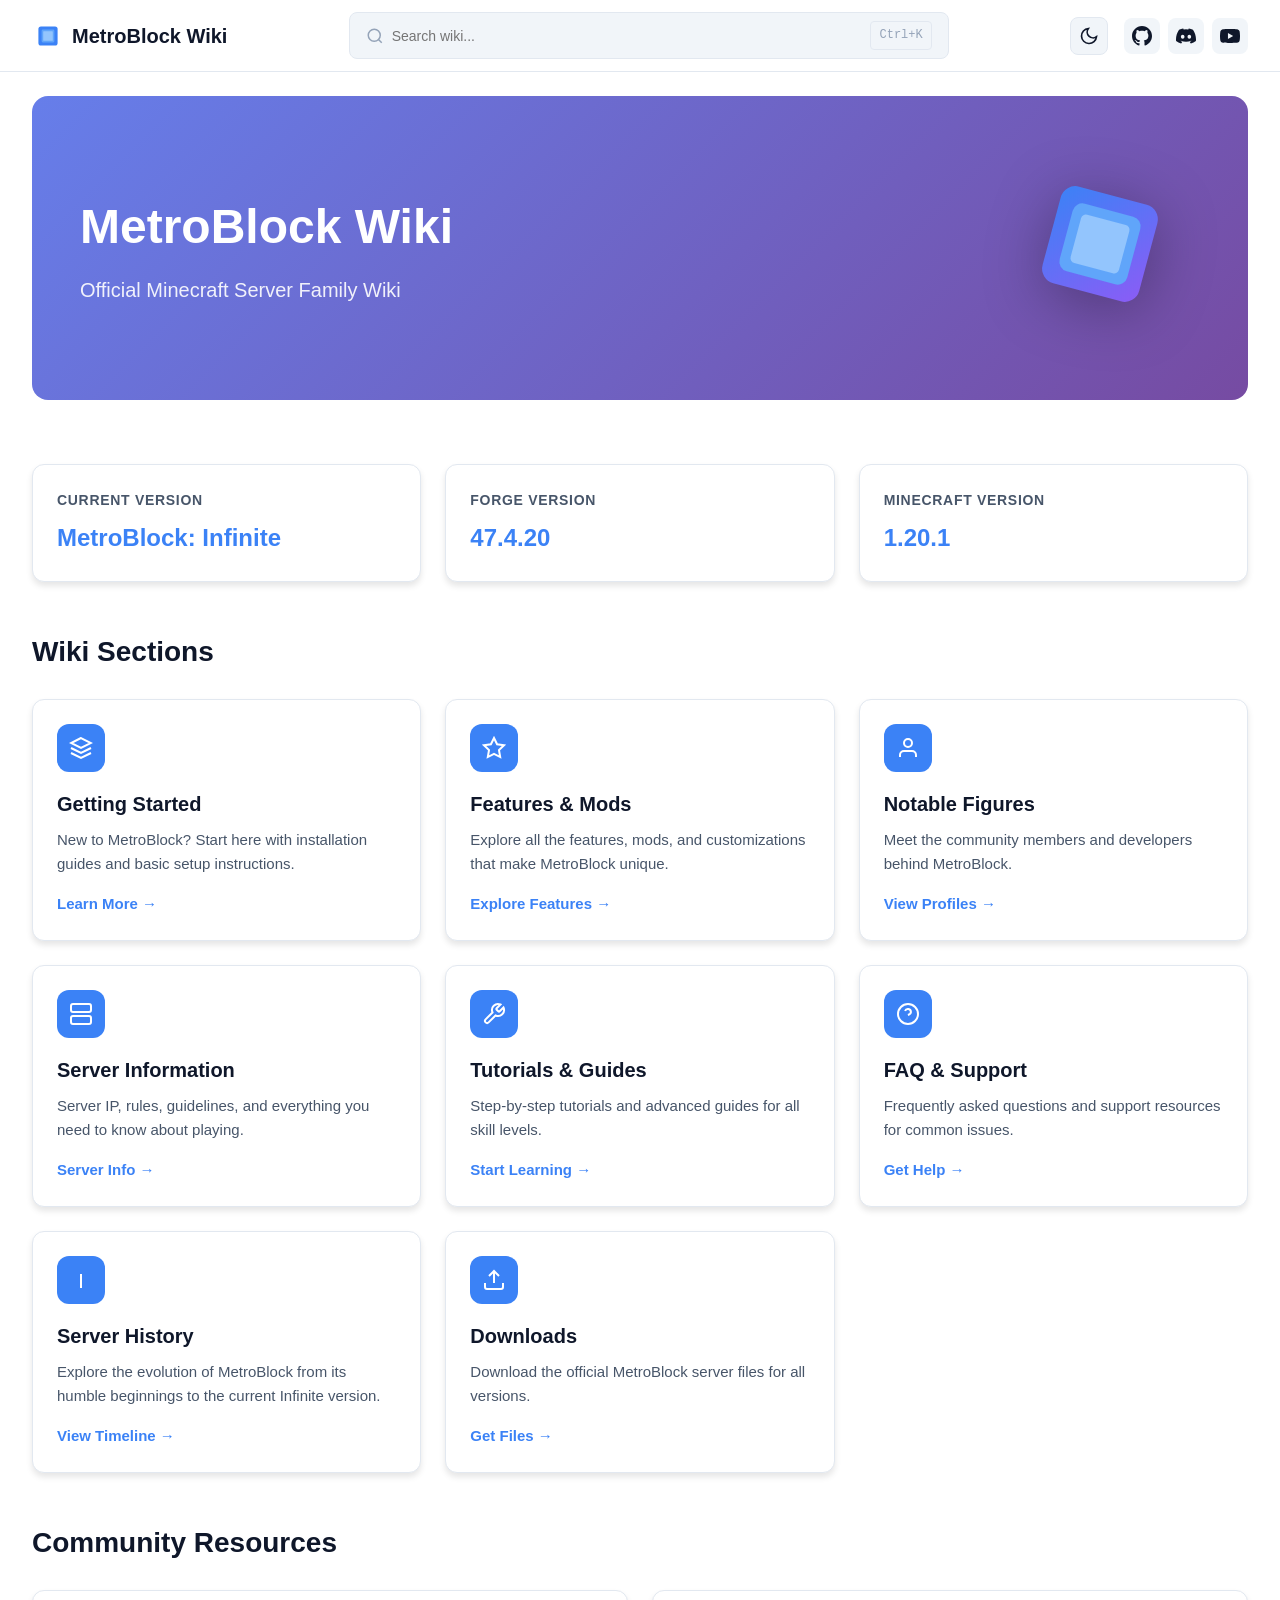
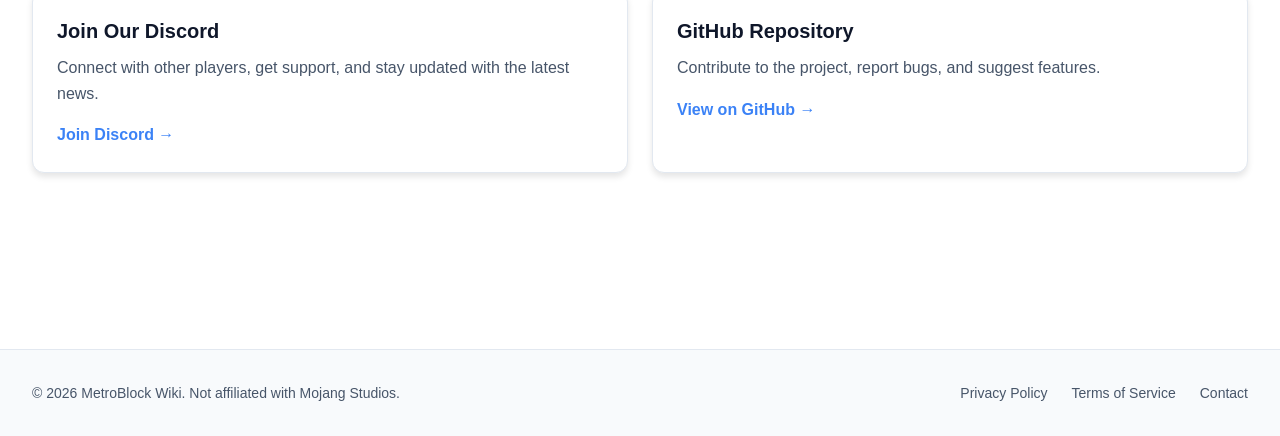
==== commit ab396505: "Add YouTube social icon across site pages Insert a YouTube social-link (SVG) into the site navigatio" ====
--- a/index.html
+++ b/index.html
@@ -1,4 +1,4 @@
-<!DOCTYPE html>
+﻿<!DOCTYPE html>
 <html lang="en" data-theme="system">
 <head>
     <meta charset="UTF-8">
@@ -9,7 +9,7 @@
 </head>
 <body>
     <nav class="navbar">
-        <div class="nav-left">
+        <a href="index.html" class="nav-left logo-link">
             <div class="logo">
                 <svg class="logo-icon" viewBox="0 0 100 100" xmlns="http://www.w3.org/2000/svg">
                     <rect x="20" y="20" width="60" height="60" rx="8" fill="#3b82f6"/>
@@ -18,7 +18,7 @@
                 </svg>
                 <span>MetroBlock Wiki</span>
             </div>
-        </div>
+        </a>
         <div class="nav-center">
             <div class="search-container" id="searchContainer">
                 <svg class="search-icon" viewBox="0 0 24 24" fill="none" stroke="currentColor" stroke-width="2">
@@ -48,6 +48,11 @@
                 <a href="#" class="social-link" aria-label="Discord">
                     <svg viewBox="0 0 24 24" fill="currentColor">
                         <path d="M20.317 4.37a19.791 19.791 0 0 0-4.885-1.515.074.074 0 0 0-.079.037c-.21.375-.444.864-.608 1.25a18.27 18.27 0 0 0-5.487 0 12.64 12.64 0 0 0-.617-1.25.077.077 0 0 0-.079-.037A19.736 19.736 0 0 0 3.677 4.37a.07.07 0 0 0-.032.027C.533 9.046-.32 13.58.099 18.057a.082.082 0 0 0 .031.057 19.9 19.9 0 0 0 5.993 3.03.078.078 0 0 0 .084-.028c.462-.63.874-1.295 1.226-1.994a.076.076 0 0 0-.041-.106 13.107 13.107 0 0 1-1.872-.892.077.077 0 0 1-.008-.128 10.2 10.2 0 0 0 .372-.292.074.074 0 0 1 .077-.01c3.928 1.793 8.18 1.793 12.062 0a.074.074 0 0 1 .078.01c.12.098.246.198.373.292a.077.077 0 0 1-.006.127 12.299 12.299 0 0 1-1.873.892.077.077 0 0 0-.041.107c.36.698.772 1.362 1.225 1.993a.076.076 0 0 0 .084.028 19.839 19.839 0 0 0 6.002-3.03.077.077 0 0 0 .032-.054c.5-5.177-.838-9.674-3.549-13.66a.061.061 0 0 0-.031-.03zM8.02 15.33c-1.183 0-2.157-1.085-2.157-2.419 0-1.333.956-2.419 2.157-2.419 1.21 0 2.176 1.096 2.157 2.42 0 1.333-.956 2.418-2.157 2.418zm7.975 0c-1.183 0-2.157-1.085-2.157-2.419 0-1.333.955-2.419 2.157-2.419 1.21 0 2.176 1.096 2.157 2.42 0 1.333-.946 2.418-2.157 2.418z"/>
+                    </svg>
+                </a>
+                <a href="#" class="social-link" aria-label="YouTube">
+                    <svg viewBox="0 0 24 24" fill="currentColor">
+                        <path d="M23.498 6.186a2.997 2.997 0 0 0-2.11-2.12C19.53 3.56 12 3.56 12 3.56s-7.53 0-9.388.506a2.997 2.997 0 0 0-2.11 2.12A31.09 31.09 0 0 0 0 12a31.09 31.09 0 0 0 .502 5.814 2.997 2.997 0 0 0 2.11 2.12c1.858.506 9.388.506 9.388.506s7.53 0 9.388-.506a2.997 2.997 0 0 0 2.11-2.12A31.09 31.09 0 0 0 24 12a31.09 31.09 0 0 0-.502-5.814ZM9.545 15.568V8.432L15.818 12l-6.273 3.568Z"/>
                     </svg>
                 </a>
             </div>
@@ -246,4 +251,4 @@
 
     <script src="assets/js/main.js"></script>
 </body>
-</html>+</html>
--- a/assets/css/style.css
+++ b/assets/css/style.css
@@ -82,6 +82,19 @@
     color: var(--text-primary);
 }
 
+.logo-link {
+    text-decoration: none;
+    display: flex;
+    align-items: center;
+    gap: 0.5rem;
+    color: var(--text-primary);
+    transition: opacity 0.2s ease;
+}
+
+.logo-link:hover {
+    opacity: 0.8;
+}
+
 .logo-icon {
     width: 32px;
     height: 32px;
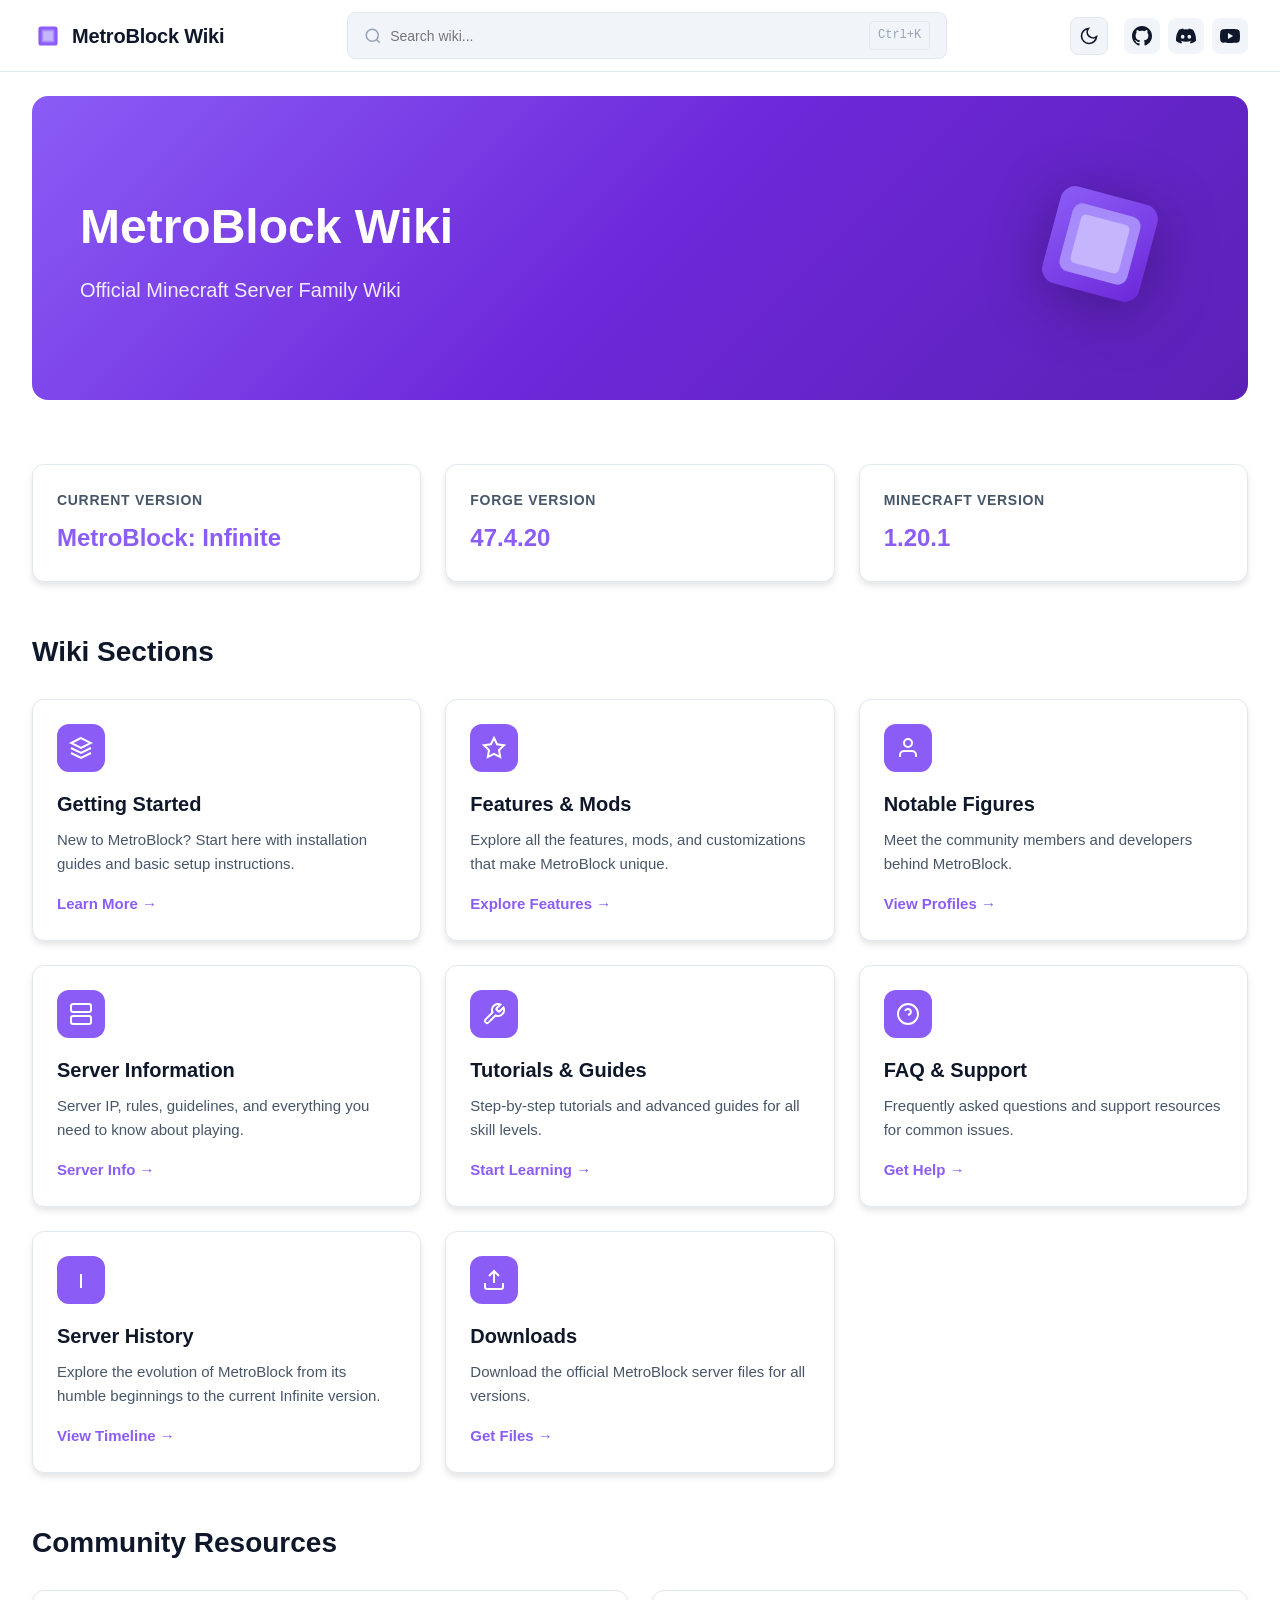
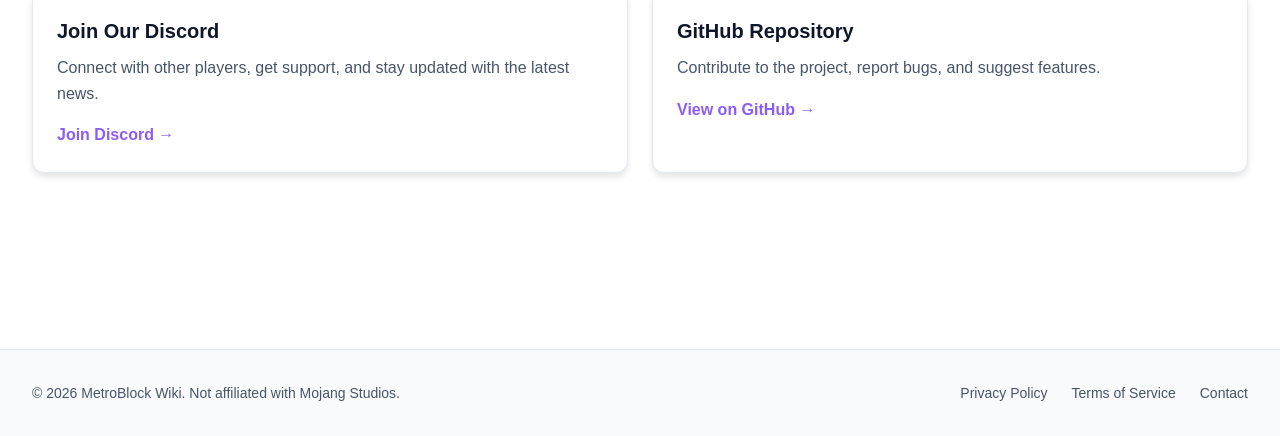
==== commit fa21d72b: "Theme Refresh — Purple Color Scheme - Rebranded color palette from blue ( #3b82f6 ) to purple ( #8b5" ====
--- a/index.html
+++ b/index.html
@@ -12,11 +12,11 @@
         <a href="index.html" class="nav-left logo-link">
             <div class="logo">
                 <svg class="logo-icon" viewBox="0 0 100 100" xmlns="http://www.w3.org/2000/svg">
-                    <rect x="20" y="20" width="60" height="60" rx="8" fill="#3b82f6"/>
-                    <rect x="30" y="30" width="40" height="40" rx="4" fill="#60a5fa"/>
-                    <rect x="35" y="35" width="30" height="30" rx="2" fill="#93c5fd"/>
-                </svg>
-                <span>MetroBlock Wiki</span>
+                    <rect x="20" y="20" width="60" height="60" rx="8" fill="#8b5cf6"/>
+                    <rect x="30" y="30" width="40" height="40" rx="4" fill="#a78bfa"/>
+                    <rect x="35" y="35" width="30" height="30" rx="2" fill="#c4b5fd"/>
+                </svg>
+                <span class="logo-text">MetroBlock Wiki</span>
             </div>
         </a>
         <div class="nav-center">
@@ -70,13 +70,13 @@
                     <svg viewBox="0 0 200 200" xmlns="http://www.w3.org/2000/svg">
                         <defs>
                             <linearGradient id="logoGradient" x1="0%" y1="0%" x2="100%" y2="100%">
-                                <stop offset="0%" style="stop-color:#3b82f6;stop-opacity:1" />
-                                <stop offset="100%" style="stop-color:#8b5cf6;stop-opacity:1" />
+                                <stop offset="0%" style="stop-color:#8b5cf6;stop-opacity:1" />
+                                <stop offset="100%" style="stop-color:#6d28d9;stop-opacity:1" />
                             </linearGradient>
                         </defs>
                         <rect x="50" y="50" width="100" height="100" rx="15" fill="url(#logoGradient)" transform="rotate(15 100 100)"/>
-                        <rect x="65" y="65" width="70" height="70" rx="10" fill="#60a5fa" transform="rotate(15 100 100)"/>
-                        <rect x="75" y="75" width="50" height="50" rx="5" fill="#93c5fd" transform="rotate(15 100 100)"/>
+                        <rect x="65" y="65" width="70" height="70" rx="10" fill="#a78bfa" transform="rotate(15 100 100)"/>
+                        <rect x="75" y="75" width="50" height="50" rx="5" fill="#c4b5fd" transform="rotate(15 100 100)"/>
                     </svg>
                 </div>
             </div>
--- a/assets/css/style.css
+++ b/assets/css/style.css
@@ -6,15 +6,15 @@
     --text-secondary: #475569;
     --text-muted: #94a3b8;
     --border-color: #e2e8f0;
-    --accent-color: #3b82f6;
-    --accent-hover: #2563eb;
+    --accent-color: #8b5cf6;
+    --accent-hover: #7c3aed;
     --card-bg: #ffffff;
     --card-border: #e2e8f0;
     --card-shadow: rgba(0, 0, 0, 0.1);
     --navbar-bg: rgba(255, 255, 255, 0.8);
     --search-bg: #f1f5f9;
     --search-border: #e2e8f0;
-    --hero-gradient: linear-gradient(135deg, #667eea 0%, #764ba2 100%);
+    --hero-gradient: linear-gradient(135deg, #8b5cf6 0%, #6d28d9 50%, #5b21b6 100%);
 }
 
 [data-theme="dark"] {
@@ -25,15 +25,15 @@
     --text-secondary: #cbd5e1;
     --text-muted: #64748b;
     --border-color: #334155;
-    --accent-color: #60a5fa;
-    --accent-hover: #3b82f6;
+    --accent-color: #a78bfa;
+    --accent-hover: #8b5cf6;
     --card-bg: #1e293b;
     --card-border: #334155;
     --card-shadow: rgba(0, 0, 0, 0.3);
     --navbar-bg: rgba(15, 23, 42, 0.8);
     --search-bg: #1e293b;
     --search-border: #334155;
-    --hero-gradient: linear-gradient(135deg, #4c1d95 0%, #581c87 100%);
+    --hero-gradient: linear-gradient(135deg, #7c3aed 0%, #5b21b6 50%, #4c1d95 100%);
 }
 
 * {
@@ -77,9 +77,16 @@
     display: flex;
     align-items: center;
     gap: 0.5rem;
+}
+
+.logo-text {
     font-size: 1.25rem;
     font-weight: 600;
     color: var(--text-primary);
+    font-family: inherit;
+    line-height: 1.2;
+    white-space: nowrap;
+    letter-spacing: -0.01em;
 }
 
 .logo-link {
